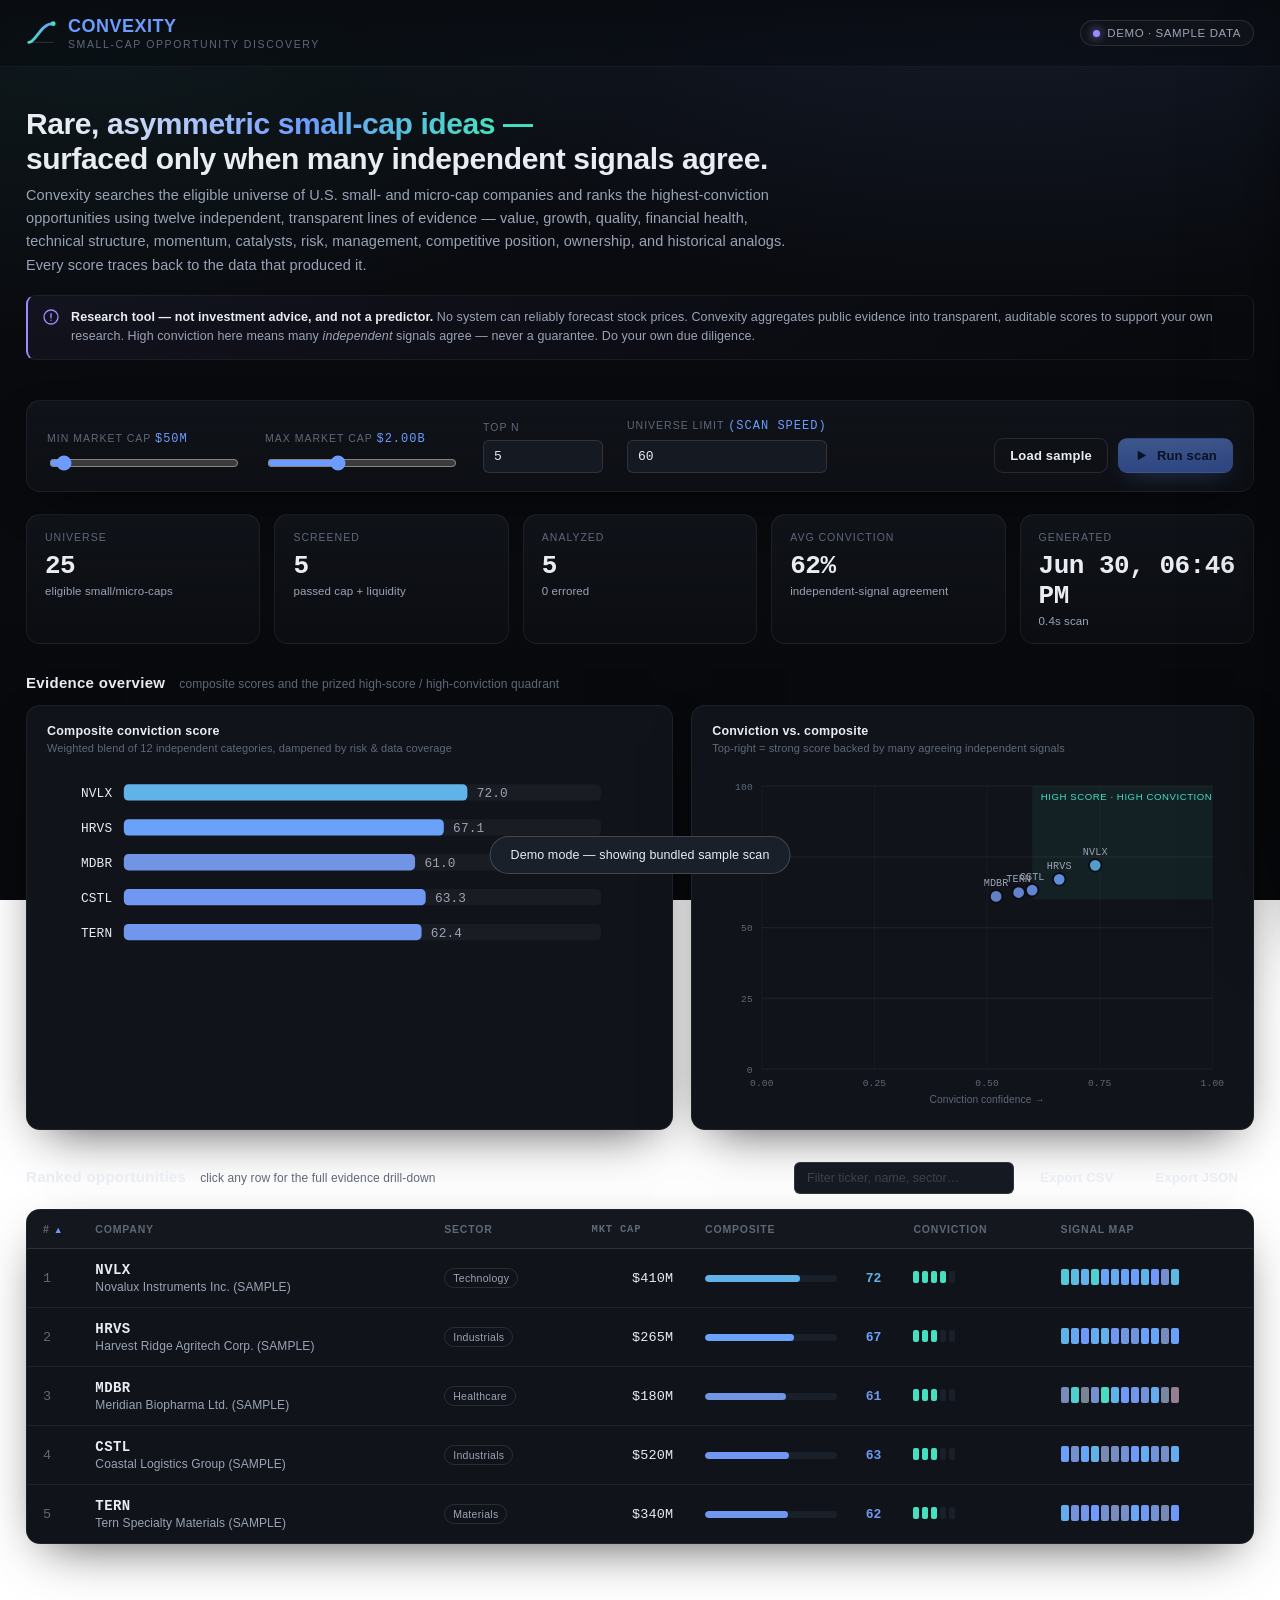
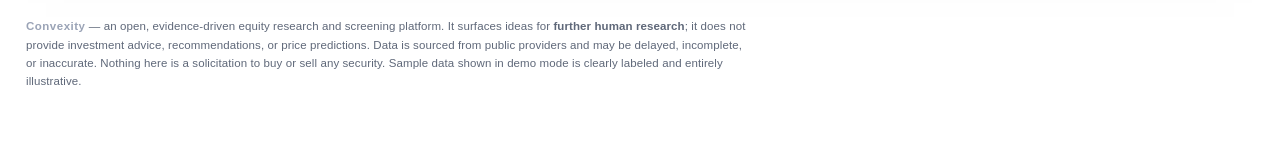
==== index.html @ a8713054 "deploy: GitHub Pages demo — static dashboard in demo mode (bundled sample scan)" ====
<!DOCTYPE html>
<html lang="en">
<head>
  <meta charset="utf-8" />
  <meta name="viewport" content="width=device-width, initial-scale=1" />
  <title>Convexity — Small-Cap Opportunity Discovery</title>
  <meta name="description" content="Convexity — an evidence-driven research and screening platform for U.S. small- and micro-cap equities. A transparent research tool, not investment advice." />
  <link rel="stylesheet" href="styles.css" />
  <link rel="icon" href="data:image/svg+xml,%3Csvg xmlns='http://www.w3.org/2000/svg' viewBox='0 0 32 32'%3E%3Cpath d='M3 25 C10 25 14 7 29 7' stroke='%236e9bff' stroke-width='3' fill='none' stroke-linecap='round'/%3E%3C/svg%3E" />
</head>
<body>
  <header class="topbar">
    <div class="wrap">
      <div class="brand">
        <svg class="mark" viewBox="0 0 32 32" fill="none" aria-hidden="true">
          <defs><linearGradient id="mg" x1="0" y1="1" x2="1" y2="0">
            <stop offset="0" stop-color="#46e0c0"/><stop offset="1" stop-color="#6e9bff"/></linearGradient></defs>
          <path d="M3 26 C11 26 15 6 29 6" stroke="url(#mg)" stroke-width="3" stroke-linecap="round"/>
          <circle cx="29" cy="6" r="2.6" fill="#46e0c0"/>
          <path d="M3 26 L29 26" stroke="rgba(255,255,255,0.12)" stroke-width="1.4" stroke-linecap="round"/>
        </svg>
        <div>
          <div class="name"><b>CONVEXITY</b></div>
          <div class="tag">Small-Cap Opportunity Discovery</div>
        </div>
      </div>
      <div class="spacer"></div>
      <div class="mode-pill demo" id="modePill"><span class="dot"></span> Demo · sample data</div>
    </div>
  </header>

  <main class="wrap">
    <section class="hero">
      <h1><span class="grad">Rare, asymmetric small-cap ideas —</span><br/>surfaced only when many independent signals agree.</h1>
      <p>Convexity searches the eligible universe of U.S. small- and micro-cap companies and ranks the highest-conviction opportunities using twelve independent, transparent lines of evidence — value, growth, quality, financial health, technical structure, momentum, catalysts, risk, management, competitive position, ownership, and historical analogs. Every score traces back to the data that produced it.</p>

      <div class="disclaimer">
        <svg class="ico" width="16" height="16" viewBox="0 0 16 16" fill="none"><circle cx="8" cy="8" r="7" stroke="currentColor" stroke-width="1.3"/><path d="M8 4.6v4.2M8 11.2h.01" stroke="currentColor" stroke-width="1.4" stroke-linecap="round"/></svg>
        <div><b>Research tool — not investment advice, and not a predictor.</b> No system can reliably forecast stock prices. Convexity aggregates public evidence into transparent, auditable scores to support your own research. High conviction here means many <em>independent</em> signals agree — never a guarantee. Do your own due diligence.</div>
      </div>
    </section>

    <section class="controls">
      <div class="row">
        <div class="field">
          <label>Min market cap <span class="val" id="minCapVal"></span></label>
          <input type="range" id="minCap" min="10000000" max="1000000000" step="10000000" value="50000000" data-out="minCapVal" data-fmt="cap" />
        </div>
        <div class="field">
          <label>Max market cap <span class="val" id="maxCapVal"></span></label>
          <input type="range" id="maxCap" min="300000000" max="5000000000" step="50000000" value="2000000000" data-out="maxCapVal" data-fmt="cap" />
        </div>
        <div class="field">
          <label>Top N</label>
          <input type="number" id="topN" min="3" max="25" value="5" />
        </div>
        <div class="field">
          <label>Universe limit <span class="val">(scan speed)</span></label>
          <input type="number" id="uniLimit" min="10" max="2000" value="60" />
        </div>
        <div class="actions">
          <button class="btn ghost" id="loadSampleBtn">Load sample</button>
          <button class="btn primary" id="runBtn">
            <svg class="ico" viewBox="0 0 16 16" fill="none"><path d="M4 3l9 5-9 5V3z" fill="currentColor"/></svg>
            Run scan
          </button>
        </div>
      </div>
      <div class="progress-wrap" id="progressWrap">
        <div class="progress-head"><span class="stage" id="progressStage">preparing…</span><span id="progressPct">0%</span></div>
        <div class="progress-track"><div class="progress-bar" id="progressBar"></div></div>
      </div>
    </section>

    <section class="kpis" id="kpis"></section>

    <section class="section">
      <div class="section-head"><h2>Evidence overview</h2><span class="sub">composite scores and the prized high-score / high-conviction quadrant</span></div>
      <div class="chart-grid">
        <div class="chart-card">
          <h3>Composite conviction score</h3>
          <div class="csub">Weighted blend of 12 independent categories, dampened by risk &amp; data coverage</div>
          <div id="barChart"></div>
        </div>
        <div class="chart-card">
          <h3>Conviction vs. composite</h3>
          <div class="csub">Top-right = strong score backed by many agreeing independent signals</div>
          <div id="scatterChart"></div>
        </div>
      </div>
    </section>

    <section class="section">
      <div class="section-head">
        <h2>Ranked opportunities</h2><span class="sub">click any row for the full evidence drill-down</span>
        <div class="tools">
          <input class="filter-input" id="filterInput" placeholder="Filter ticker, name, sector…" />
          <button class="btn ghost" id="exportCsv">Export CSV</button>
          <button class="btn ghost" id="exportJson">Export JSON</button>
        </div>
      </div>
      <div class="table-card" id="tableCard">
        <div class="empty"><div class="spinner"></div><div class="big">Loading scan…</div></div>
      </div>
    </section>
  </main>

  <div class="overlay" id="overlay"></div>
  <aside class="drawer" id="drawer" aria-label="Company detail"></aside>

  <footer class="site">
    <div class="wrap">
      <div class="fnote">
        <span class="fbrand">Convexity</span> — an open, evidence-driven equity research and screening platform.
        It surfaces ideas for <b>further human research</b>; it does not provide investment advice, recommendations, or price predictions.
        Data is sourced from public providers and may be delayed, incomplete, or inaccurate. Nothing here is a solicitation to buy or sell any security.
        Sample data shown in demo mode is clearly labeled and entirely illustrative.
      </div>
    </div>
  </footer>

  <script type="module" src="app.js"></script>
</body>
</html>
---- styles.css ----
/* ============================================================================
   Convexity — dashboard design system
   Cool-luxury monochrome. Near-black surfaces, hairline borders, a single
   restrained cool-blue accent, teal for bullish evidence, cool red for bearish.
   Zero external assets: system fonts only, all charts hand-built in SVG.
   ========================================================================== */

:root {
  /* Surfaces (cool near-black, layered) */
  --bg:          #08090c;
  --bg-grad-1:   #0b0e14;
  --bg-grad-2:   #090a0e;
  --panel:       #101319;
  --panel-2:     #151a22;
  --panel-3:     #1a2029;
  --hairline:    rgba(255,255,255,0.06);
  --hairline-2:  rgba(255,255,255,0.11);
  --hairline-3:  rgba(255,255,255,0.18);

  /* Text */
  --text:        #e9ecf3;
  --text-dim:    #9aa3b6;
  --text-faint:  #5f6879;
  --text-ghost:  #3b414d;

  /* Accents — cool only, no gold/warm */
  --accent:      #6e9bff;   /* primary cool blue */
  --accent-soft: rgba(110,155,255,0.14);
  --accent-line: rgba(110,155,255,0.40);
  --teal:        #46e0c0;   /* bullish */
  --teal-soft:   rgba(70,224,192,0.13);
  --pos:         #3ed9a4;
  --neg:         #ff6b7a;   /* bearish (cool-leaning red) */
  --neg-soft:    rgba(255,107,122,0.13);
  --violet:      #9a8cff;   /* neutral / watch */

  /* Score ramp (cool: red -> slate -> blue -> teal) */
  --score-0:  #ff6b7a;
  --score-35: #c07686;
  --score-50: #7b8497;
  --score-65: #6e9bff;
  --score-85: #46e0c0;

  --radius:   14px;
  --radius-s: 9px;
  --radius-xs: 6px;
  --shadow:   0 18px 50px -20px rgba(0,0,0,0.75);
  --shadow-lg: 0 40px 90px -30px rgba(0,0,0,0.85);

  --font: -apple-system, BlinkMacSystemFont, "SF Pro Text", "Segoe UI", Roboto,
          Helvetica, Arial, sans-serif;
  --mono: ui-monospace, "SF Mono", "JetBrains Mono", "Menlo", "Consolas", monospace;

  --maxw: 1360px;
}

* { box-sizing: border-box; }
html, body { margin: 0; padding: 0; }

body {
  font-family: var(--font);
  color: var(--text);
  background:
    radial-gradient(1200px 620px at 78% -8%, rgba(110,155,255,0.10), transparent 60%),
    radial-gradient(1000px 560px at 8% 4%, rgba(70,224,192,0.055), transparent 55%),
    linear-gradient(180deg, var(--bg-grad-1), var(--bg-grad-2) 40%, var(--bg));
  background-attachment: fixed;
  min-height: 100vh;
  -webkit-font-smoothing: antialiased;
  text-rendering: optimizeLegibility;
  letter-spacing: 0.1px;
}

::selection { background: var(--accent-soft); }

/* Scrollbars */
::-webkit-scrollbar { width: 11px; height: 11px; }
::-webkit-scrollbar-track { background: transparent; }
::-webkit-scrollbar-thumb {
  background: #232a35; border-radius: 20px; border: 3px solid transparent;
  background-clip: content-box;
}
::-webkit-scrollbar-thumb:hover { background: #313a48; background-clip: content-box; }

.wrap { max-width: var(--maxw); margin: 0 auto; padding: 0 26px; }

/* ------------------------------------------------------------------ header */
header.topbar {
  position: sticky; top: 0; z-index: 40;
  backdrop-filter: blur(18px) saturate(140%);
  -webkit-backdrop-filter: blur(18px) saturate(140%);
  background: linear-gradient(180deg, rgba(9,11,15,0.86), rgba(9,11,15,0.55));
  border-bottom: 1px solid var(--hairline);
}
.topbar .wrap {
  display: flex; align-items: center; gap: 20px;
  height: 66px;
}
.brand { display: flex; align-items: center; gap: 12px; cursor: default; }
.brand .mark { width: 30px; height: 30px; flex: none; }
.brand .name {
  font-weight: 680; font-size: 18px; letter-spacing: 0.5px;
}
.brand .name b { color: var(--accent); font-weight: 680; }
.brand .tag {
  font-size: 10.5px; color: var(--text-faint); letter-spacing: 1.6px;
  text-transform: uppercase; margin-top: 1px;
}
.topbar .spacer { flex: 1; }
.mode-pill {
  display: inline-flex; align-items: center; gap: 7px;
  font-size: 11.5px; letter-spacing: 0.6px; color: var(--text-dim);
  padding: 6px 12px; border: 1px solid var(--hairline-2);
  border-radius: 100px; background: var(--panel);
  text-transform: uppercase;
}
.mode-pill .dot { width: 7px; height: 7px; border-radius: 50%; background: var(--text-faint); }
.mode-pill.live .dot { background: var(--pos); box-shadow: 0 0 10px var(--pos); }
.mode-pill.demo .dot { background: var(--violet); box-shadow: 0 0 10px var(--violet); }

/* ------------------------------------------------------------------ buttons */
.btn {
  font-family: var(--font); font-size: 13px; font-weight: 560;
  color: var(--text); background: var(--panel-2);
  border: 1px solid var(--hairline-2); border-radius: var(--radius-s);
  padding: 9px 15px; cursor: pointer; letter-spacing: 0.2px;
  transition: border-color .16s, background .16s, transform .06s;
  display: inline-flex; align-items: center; gap: 8px; white-space: nowrap;
}
.btn:hover { border-color: var(--hairline-3); background: var(--panel-3); }
.btn:active { transform: translateY(1px); }
.btn.primary {
  background: linear-gradient(180deg, #6e9bff, #4f7ef0);
  border-color: transparent; color: #06122e; font-weight: 660;
  box-shadow: 0 8px 24px -10px rgba(110,155,255,0.7);
}
.btn.primary:hover { filter: brightness(1.06); background: linear-gradient(180deg, #7ea6ff, #5a86f2); }
.btn.ghost { background: transparent; }
.btn:disabled { opacity: 0.5; cursor: not-allowed; }
.btn .ico { width: 15px; height: 15px; }

/* ------------------------------------------------------------------ hero/intro */
.hero { padding: 40px 0 12px; }
.hero h1 {
  font-size: 30px; font-weight: 700; margin: 0 0 8px; letter-spacing: -0.4px;
  line-height: 1.15;
}
.hero h1 .grad {
  background: linear-gradient(92deg, #e9ecf3 10%, #6e9bff 55%, #46e0c0 92%);
  -webkit-background-clip: text; background-clip: text; -webkit-text-fill-color: transparent;
}
.hero p { color: var(--text-dim); font-size: 14.5px; max-width: 780px; line-height: 1.6; margin: 0; }

/* disclaimer banner */
.disclaimer {
  margin: 18px 0 6px; display: flex; gap: 12px; align-items: flex-start;
  padding: 12px 15px; border: 1px solid var(--hairline);
  border-left: 2px solid var(--violet);
  background: linear-gradient(90deg, rgba(154,140,255,0.06), transparent);
  border-radius: var(--radius-s); font-size: 12.5px; color: var(--text-dim); line-height: 1.55;
}
.disclaimer b { color: var(--text); font-weight: 600; }
.disclaimer .ico { color: var(--violet); flex: none; margin-top: 1px; }

/* ------------------------------------------------------------------ controls */
.controls {
  margin: 22px 0; padding: 18px 20px; border: 1px solid var(--hairline);
  border-radius: var(--radius); background: linear-gradient(180deg, var(--panel), rgba(16,19,25,0.6));
  box-shadow: var(--shadow);
}
.controls .row { display: flex; flex-wrap: wrap; gap: 18px 24px; align-items: flex-end; }
.field { display: flex; flex-direction: column; gap: 7px; }
.field label {
  font-size: 10.5px; letter-spacing: 1px; text-transform: uppercase; color: var(--text-faint);
}
.field .val { font-family: var(--mono); font-size: 12px; color: var(--accent); }
.field input[type="range"] { width: 190px; accent-color: var(--accent); }
.field input[type="number"], .field select {
  font-family: var(--mono); font-size: 13px; color: var(--text);
  background: var(--panel-2); border: 1px solid var(--hairline-2);
  border-radius: var(--radius-xs); padding: 8px 10px; min-width: 120px;
}
.field select { font-family: var(--font); }
.controls .actions { display: flex; gap: 10px; margin-left: auto; }

/* progress */
.progress-wrap { margin-top: 16px; display: none; }
.progress-wrap.active { display: block; }
.progress-head { display: flex; justify-content: space-between; font-size: 12px; color: var(--text-dim); margin-bottom: 8px; }
.progress-head .stage { color: var(--text); font-weight: 560; }
.progress-track { height: 6px; background: var(--panel-3); border-radius: 100px; overflow: hidden; }
.progress-bar {
  height: 100%; width: 0%; border-radius: 100px;
  background: linear-gradient(90deg, var(--accent), var(--teal));
  transition: width .4s ease; box-shadow: 0 0 14px rgba(110,155,255,0.5);
}

/* ------------------------------------------------------------------ KPI strip */
.kpis { display: grid; grid-template-columns: repeat(5, 1fr); gap: 14px; margin: 22px 0; }
.kpi {
  padding: 16px 18px; border: 1px solid var(--hairline); border-radius: var(--radius);
  background: linear-gradient(180deg, var(--panel), rgba(16,19,25,0.4));
}
.kpi .k-label { font-size: 10.5px; letter-spacing: 1px; text-transform: uppercase; color: var(--text-faint); }
.kpi .k-val { font-family: var(--mono); font-size: 26px; font-weight: 600; margin-top: 8px; letter-spacing: -0.5px; }
.kpi .k-sub { font-size: 11.5px; color: var(--text-dim); margin-top: 4px; }

/* ------------------------------------------------------------------ section */
.section { margin: 30px 0; }
.section-head { display: flex; align-items: baseline; gap: 14px; margin-bottom: 14px; }
.section-head h2 { font-size: 15px; font-weight: 620; letter-spacing: 0.3px; margin: 0; }
.section-head .sub { font-size: 12px; color: var(--text-faint); }
.section-head .tools { margin-left: auto; display: flex; gap: 10px; align-items: center; }
.filter-input {
  font-family: var(--font); font-size: 12.5px; color: var(--text);
  background: var(--panel-2); border: 1px solid var(--hairline-2);
  border-radius: var(--radius-xs); padding: 8px 12px; width: 220px;
}
.filter-input::placeholder { color: var(--text-ghost); }

/* ------------------------------------------------------------------ table */
.table-card { border: 1px solid var(--hairline); border-radius: var(--radius); overflow: hidden; background: var(--panel); box-shadow: var(--shadow); }
table.rank { width: 100%; border-collapse: collapse; }
table.rank thead th {
  text-align: left; font-size: 10.5px; letter-spacing: 0.8px; text-transform: uppercase;
  color: var(--text-faint); font-weight: 600; padding: 13px 16px;
  border-bottom: 1px solid var(--hairline-2); cursor: pointer; user-select: none; white-space: nowrap;
  background: rgba(255,255,255,0.015);
}
table.rank thead th.sortable:hover { color: var(--text-dim); }
table.rank thead th .arrow { color: var(--accent); margin-left: 4px; font-size: 9px; }
table.rank tbody td { padding: 13px 16px; border-bottom: 1px solid var(--hairline); font-size: 13.5px; vertical-align: middle; }
table.rank tbody tr { cursor: pointer; transition: background .12s; }
table.rank tbody tr:hover { background: rgba(110,155,255,0.045); }
table.rank tbody tr:last-child td { border-bottom: none; }
.rank-num { font-family: var(--mono); font-size: 13px; color: var(--text-faint); width: 34px; }
.tkr { font-family: var(--mono); font-weight: 640; font-size: 14px; letter-spacing: 0.4px; }
.co-name { color: var(--text-dim); font-size: 12px; margin-top: 2px; max-width: 260px; overflow: hidden; text-overflow: ellipsis; white-space: nowrap; }
.chip {
  display: inline-block; font-size: 10.5px; padding: 3px 8px; border-radius: 100px;
  border: 1px solid var(--hairline-2); color: var(--text-dim); letter-spacing: 0.3px; white-space: nowrap;
}
.mono { font-family: var(--mono); }
.num { font-family: var(--mono); text-align: right; }

/* composite score bar in table */
.score-cell { min-width: 150px; }
.score-bar-row { display: flex; align-items: center; gap: 10px; }
.score-bar { flex: 1; height: 7px; background: var(--panel-3); border-radius: 100px; overflow: hidden; min-width: 70px; }
.score-bar > span { display: block; height: 100%; border-radius: 100px; }
.score-val { font-family: var(--mono); font-size: 13px; font-weight: 600; width: 34px; text-align: right; }

/* conviction dots */
.conv { display: inline-flex; gap: 3px; align-items: center; }
.conv i { width: 6px; height: 12px; border-radius: 2px; background: var(--panel-3); display: inline-block; }
.conv i.on { background: var(--teal); }

/* subscore heat strip */
.heatstrip { display: inline-flex; gap: 2px; }
.heatstrip i { width: 8px; height: 16px; border-radius: 2px; display: inline-block; }

/* ------------------------------------------------------------------ slide-over detail */
.overlay {
  position: fixed; inset: 0; z-index: 60; background: rgba(4,5,7,0.62);
  backdrop-filter: blur(3px); opacity: 0; pointer-events: none; transition: opacity .22s;
}
.overlay.open { opacity: 1; pointer-events: auto; }
.drawer {
  position: fixed; top: 0; right: 0; height: 100%; width: min(760px, 96vw); z-index: 61;
  background: linear-gradient(180deg, #0d1017, #0a0c11);
  border-left: 1px solid var(--hairline-2); box-shadow: var(--shadow-lg);
  transform: translateX(100%); transition: transform .3s cubic-bezier(.4,.0,.1,1);
  overflow-y: auto;
}
.drawer.open { transform: translateX(0); }
.drawer .d-head {
  position: sticky; top: 0; z-index: 2; padding: 20px 26px 16px;
  background: linear-gradient(180deg, rgba(13,16,23,0.96), rgba(13,16,23,0.75));
  backdrop-filter: blur(10px); border-bottom: 1px solid var(--hairline);
}
.d-head .top { display: flex; align-items: flex-start; gap: 14px; }
.d-head .rankbadge {
  font-family: var(--mono); font-size: 12px; color: var(--accent);
  border: 1px solid var(--accent-line); border-radius: 8px; padding: 4px 9px; background: var(--accent-soft);
}
.d-head h3 { margin: 0; font-size: 21px; font-weight: 680; letter-spacing: 0.3px; }
.d-head .sub { color: var(--text-dim); font-size: 12.5px; margin-top: 3px; }
.d-head .close { margin-left: auto; }
.d-head .metrics { display: flex; gap: 22px; margin-top: 16px; flex-wrap: wrap; }
.d-metric .m-label { font-size: 10px; letter-spacing: 1px; text-transform: uppercase; color: var(--text-faint); }
.d-metric .m-val { font-family: var(--mono); font-size: 19px; font-weight: 600; margin-top: 4px; }

.drawer .d-body { padding: 22px 26px 60px; }
.d-block { margin-bottom: 26px; }
.d-block > h4 {
  font-size: 11px; letter-spacing: 1.2px; text-transform: uppercase; color: var(--text-faint);
  margin: 0 0 12px; display: flex; align-items: center; gap: 8px;
}
.d-block > h4::before { content: ""; width: 3px; height: 12px; border-radius: 2px; background: var(--accent); display: inline-block; }
.thesis { font-size: 14.5px; line-height: 1.65; color: var(--text); }

.two-col { display: grid; grid-template-columns: 1fr 1fr; gap: 18px; }
.case-list { list-style: none; margin: 0; padding: 0; }
.case-list li { position: relative; padding: 7px 0 7px 20px; font-size: 13px; line-height: 1.5; color: var(--text-dim); border-bottom: 1px solid var(--hairline); }
.case-list li:last-child { border-bottom: none; }
.case-list.bull li::before { content: "▲"; position: absolute; left: 0; color: var(--pos); font-size: 8px; top: 11px; }
.case-list.bear li::before { content: "▼"; position: absolute; left: 0; color: var(--neg); font-size: 8px; top: 11px; }
.case-list.cat  li::before { content: "◆"; position: absolute; left: 0; color: var(--accent); font-size: 8px; top: 11px; }
.case-list.risk li::before { content: "!"; position: absolute; left: 2px; color: var(--violet); font-weight: 700; top: 7px; }

.summ-grid { display: grid; gap: 12px; }
.summ { padding: 13px 15px; border: 1px solid var(--hairline); border-radius: var(--radius-s); background: var(--panel); }
.summ .s-lab { font-size: 10px; letter-spacing: 1px; text-transform: uppercase; color: var(--text-faint); margin-bottom: 6px; }
.summ .s-txt { font-size: 13px; line-height: 1.55; color: var(--text-dim); }

.confidence-box {
  padding: 15px 17px; border: 1px solid var(--accent-line); border-radius: var(--radius-s);
  background: var(--accent-soft); font-size: 13px; line-height: 1.6; color: var(--text);
}

/* subscore accordion */
.subscore { border: 1px solid var(--hairline); border-radius: var(--radius-s); margin-bottom: 8px; overflow: hidden; background: var(--panel); }
.subscore .ss-head { display: flex; align-items: center; gap: 12px; padding: 11px 14px; cursor: pointer; }
.subscore .ss-head:hover { background: rgba(255,255,255,0.02); }
.ss-cat { font-size: 12px; font-weight: 560; width: 130px; letter-spacing: 0.3px; }
.ss-bar { flex: 1; height: 6px; background: var(--panel-3); border-radius: 100px; overflow: hidden; min-width: 60px; }
.ss-bar > span { display: block; height: 100%; border-radius: 100px; }
.ss-score { font-family: var(--mono); font-size: 13px; font-weight: 600; width: 30px; text-align: right; }
.ss-meta { font-family: var(--mono); font-size: 10.5px; color: var(--text-faint); width: 92px; text-align: right; }
.ss-caret { color: var(--text-faint); transition: transform .18s; width: 14px; }
.subscore.open .ss-caret { transform: rotate(90deg); }
.ss-body { display: none; padding: 0 14px 14px; }
.subscore.open .ss-body { display: block; }
.ss-rationale { font-size: 12.5px; line-height: 1.55; color: var(--text-dim); padding: 8px 0 12px; border-top: 1px solid var(--hairline); }
.ev-row { display: flex; align-items: center; gap: 10px; padding: 6px 0; font-size: 12px; border-top: 1px solid var(--hairline); }
.ev-dir { width: 6px; height: 6px; border-radius: 50%; flex: none; }
.ev-dir.bullish { background: var(--pos); } .ev-dir.bearish { background: var(--neg); } .ev-dir.neutral { background: var(--text-faint); }
.ev-label { color: var(--text-dim); flex: 1; }
.ev-val { font-family: var(--mono); color: var(--text); font-weight: 560; }
.ev-src { font-size: 10px; color: var(--text-ghost); }
.flag-tag { display: inline-block; font-family: var(--mono); font-size: 10px; padding: 2px 7px; border-radius: 5px; background: var(--panel-3); color: var(--text-dim); margin: 2px 4px 2px 0; }

/* monitoring checklist */
.checklist { list-style: none; margin: 0; padding: 0; }
.checklist li { display: flex; gap: 11px; align-items: flex-start; padding: 9px 0; font-size: 13px; color: var(--text-dim); line-height: 1.5; border-bottom: 1px solid var(--hairline); }
.checklist li:last-child { border-bottom: none; }
.checklist .box { width: 15px; height: 15px; border: 1.5px solid var(--hairline-3); border-radius: 4px; flex: none; margin-top: 1px; }

/* radar */
.radar-wrap { display: flex; justify-content: center; padding: 6px 0 4px; }

/* ------------------------------------------------------------------ charts row */
.chart-grid { display: grid; grid-template-columns: 1.15fr 1fr; gap: 18px; }
.chart-card { border: 1px solid var(--hairline); border-radius: var(--radius); background: var(--panel); padding: 18px 20px; box-shadow: var(--shadow); }
.chart-card h3 { font-size: 12.5px; font-weight: 600; margin: 0 0 4px; letter-spacing: 0.2px; }
.chart-card .csub { font-size: 11px; color: var(--text-faint); margin-bottom: 14px; }

/* legend */
.legend { display: flex; gap: 16px; flex-wrap: wrap; margin-top: 12px; font-size: 11px; color: var(--text-dim); }
.legend span { display: inline-flex; align-items: center; gap: 6px; }
.legend i { width: 9px; height: 9px; border-radius: 2px; }

/* empty / loading */
.empty { text-align: center; padding: 70px 20px; color: var(--text-faint); }
.empty .big { font-size: 15px; color: var(--text-dim); margin-bottom: 6px; }
.spinner { width: 34px; height: 34px; border: 3px solid var(--hairline-2); border-top-color: var(--accent); border-radius: 50%; animation: spin 0.8s linear infinite; margin: 0 auto 18px; }
@keyframes spin { to { transform: rotate(360deg); } }

/* footer */
footer.site { border-top: 1px solid var(--hairline); margin-top: 46px; padding: 26px 0 60px; }
footer.site .wrap { display: flex; gap: 20px; flex-wrap: wrap; align-items: center; }
footer.site .fnote { font-size: 11.5px; color: var(--text-faint); line-height: 1.6; max-width: 720px; }
footer.site .fbrand { font-weight: 640; letter-spacing: 0.5px; color: var(--text-dim); }
footer.site a { color: var(--accent); text-decoration: none; }

/* toast */
.toast {
  position: fixed; bottom: 26px; left: 50%; transform: translateX(-50%) translateY(20px);
  background: var(--panel-3); border: 1px solid var(--hairline-3); border-radius: 100px;
  padding: 11px 20px; font-size: 12.5px; color: var(--text); z-index: 80;
  opacity: 0; pointer-events: none; transition: opacity .2s, transform .2s; box-shadow: var(--shadow);
}
.toast.show { opacity: 1; transform: translateX(-50%) translateY(0); }

@media (max-width: 1080px) {
  .kpis { grid-template-columns: repeat(2, 1fr); }
  .chart-grid { grid-template-columns: 1fr; }
  .two-col { grid-template-columns: 1fr; }
}
@media (max-width: 720px) {
  .wrap { padding: 0 16px; }
  .hero h1 { font-size: 23px; }
  .kpis { grid-template-columns: 1fr 1fr; }
  .controls .actions { margin-left: 0; width: 100%; }
  table.rank .hide-sm { display: none; }
  .brand .tag { display: none; }
}
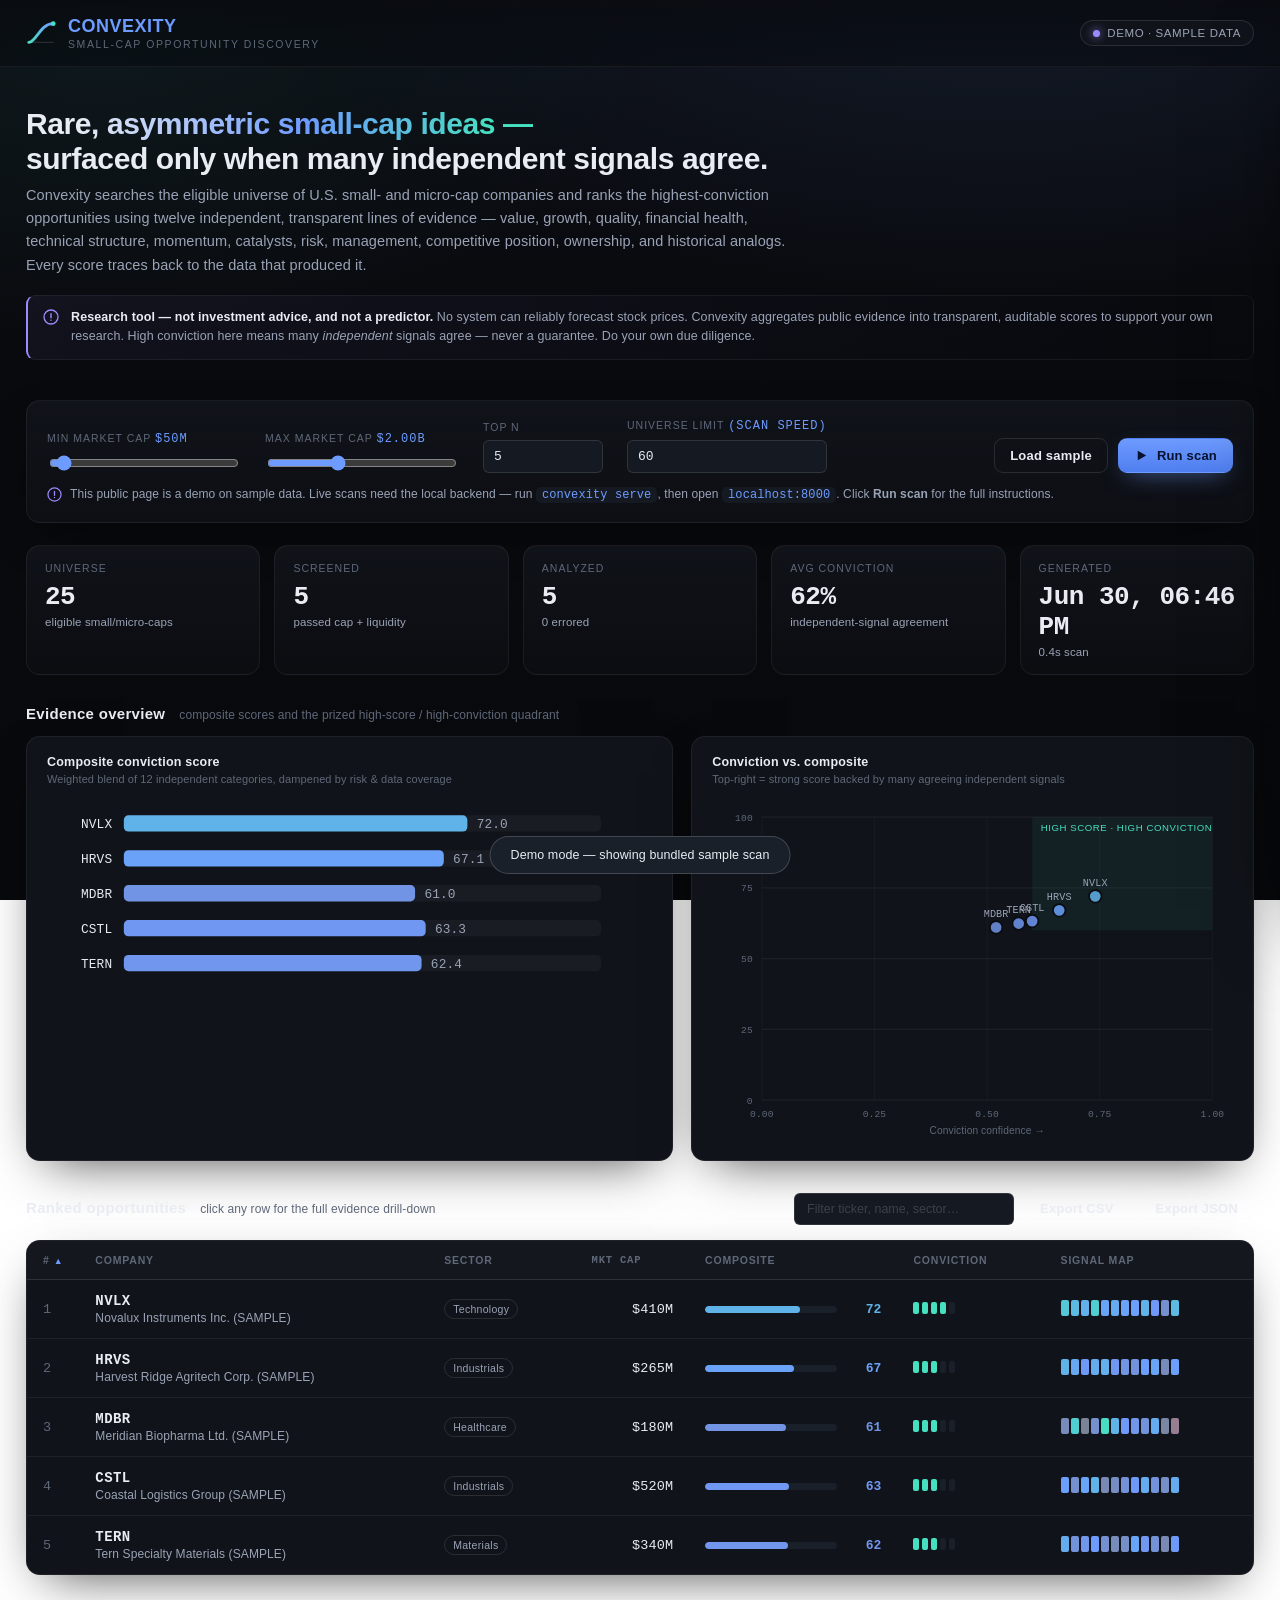
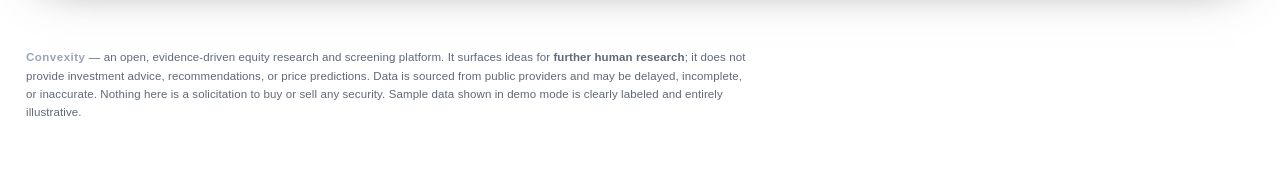
==== commit 644b072e: "deploy: refresh dashboard — demo-mode Run-scan explainer + tz-safe sample" ====
--- a/index.html
+++ b/index.html
@@ -66,6 +66,10 @@
           </button>
         </div>
       </div>
+      <div class="demo-note" id="demoNote">
+        <svg class="ico" width="15" height="15" viewBox="0 0 16 16" fill="none"><circle cx="8" cy="8" r="7" stroke="currentColor" stroke-width="1.3"/><path d="M8 4.6v4.2M8 11.2h.01" stroke="currentColor" stroke-width="1.4" stroke-linecap="round"/></svg>
+        <span>This public page is a demo on sample data. Live scans need the local backend — run <code>convexity serve</code>, then open <code>localhost:8000</code>. Click <b>Run scan</b> for the full instructions.</span>
+      </div>
       <div class="progress-wrap" id="progressWrap">
         <div class="progress-head"><span class="stage" id="progressStage">preparing…</span><span id="progressPct">0%</span></div>
         <div class="progress-track"><div class="progress-bar" id="progressBar"></div></div>
--- a/styles.css
+++ b/styles.css
@@ -382,6 +382,35 @@
 }
 .toast.show { opacity: 1; transform: translateX(-50%) translateY(0); }
 
+/* demo-mode hint next to the Run button */
+.demo-note {
+  display: none; align-items: center; gap: 8px; margin-top: 12px;
+  font-size: 12px; color: var(--text-dim); line-height: 1.5;
+}
+.demo-note .ico { color: var(--violet); flex: none; }
+.demo-note code { font-family: var(--mono); color: var(--accent); background: var(--panel-2); padding: 1px 6px; border-radius: 5px; }
+
+/* "needs the backend" modal */
+#backendModal { position: fixed; inset: 0; z-index: 90; display: flex; align-items: center; justify-content: center; }
+#backendModal .bm-backdrop { position: absolute; inset: 0; background: rgba(4,5,7,0.7); backdrop-filter: blur(4px); }
+#backendModal .bm-card {
+  position: relative; width: min(560px, 92vw); background: linear-gradient(180deg, #12161d, #0d1017);
+  border: 1px solid var(--hairline-2); border-radius: var(--radius); box-shadow: var(--shadow-lg);
+  padding: 26px 28px; animation: bmIn .18s ease;
+}
+@keyframes bmIn { from { opacity: 0; transform: translateY(10px) scale(0.98); } to { opacity: 1; transform: none; } }
+#backendModal .bm-title { font-size: 17px; font-weight: 640; margin-bottom: 12px; letter-spacing: 0.2px; }
+#backendModal .bm-body { font-size: 13.5px; color: var(--text-dim); line-height: 1.6; margin: 0 0 14px; }
+#backendModal .bm-body b { color: var(--text); }
+#backendModal code { font-family: var(--mono); color: var(--accent); background: var(--panel-2); padding: 1px 6px; border-radius: 5px; font-size: 12px; }
+#backendModal .bm-code {
+  font-family: var(--mono); font-size: 12px; line-height: 1.7; color: var(--text);
+  background: #0a0c11; border: 1px solid var(--hairline); border-radius: var(--radius-s);
+  padding: 14px 16px; margin: 0 0 16px; overflow-x: auto; white-space: pre;
+}
+#backendModal .bm-cmt { color: var(--text-faint); }
+#backendModal .bm-actions { display: flex; gap: 10px; justify-content: flex-end; }
+
 @media (max-width: 1080px) {
   .kpis { grid-template-columns: repeat(2, 1fr); }
   .chart-grid { grid-template-columns: 1fr; }
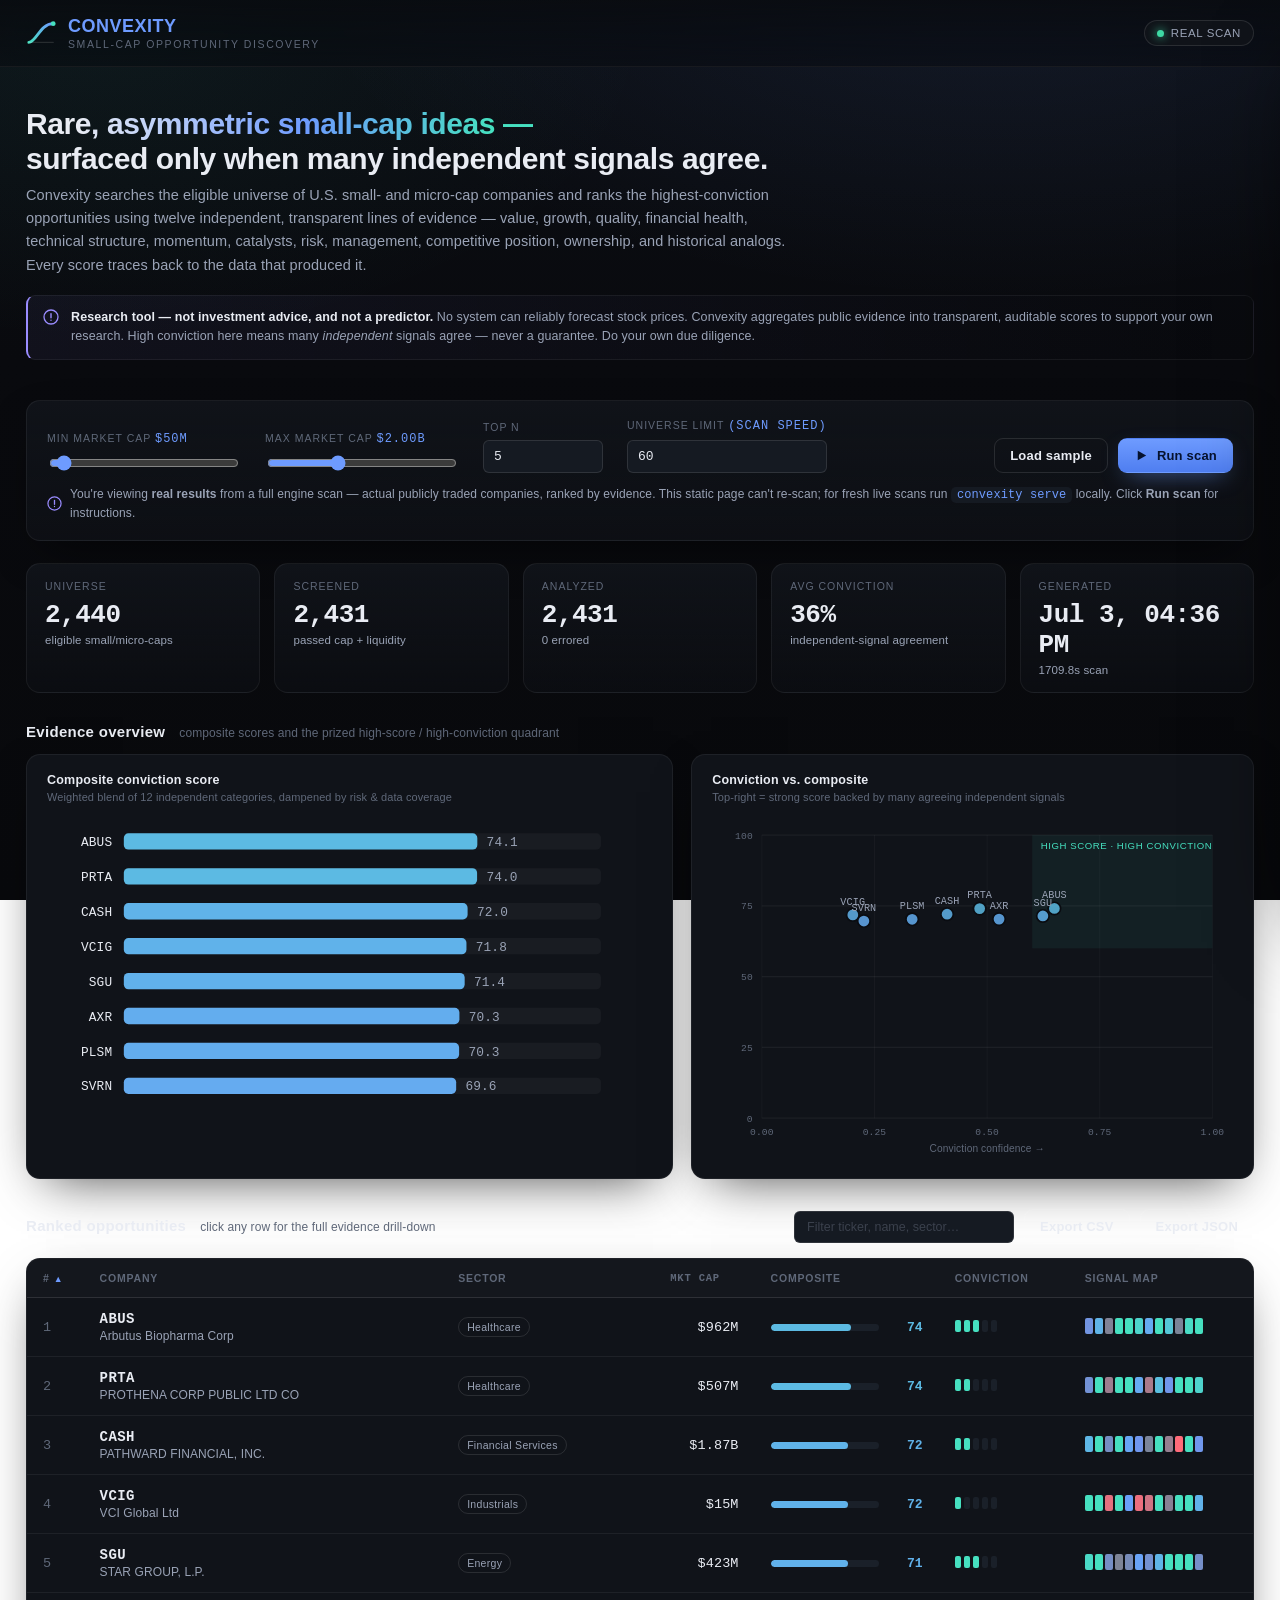
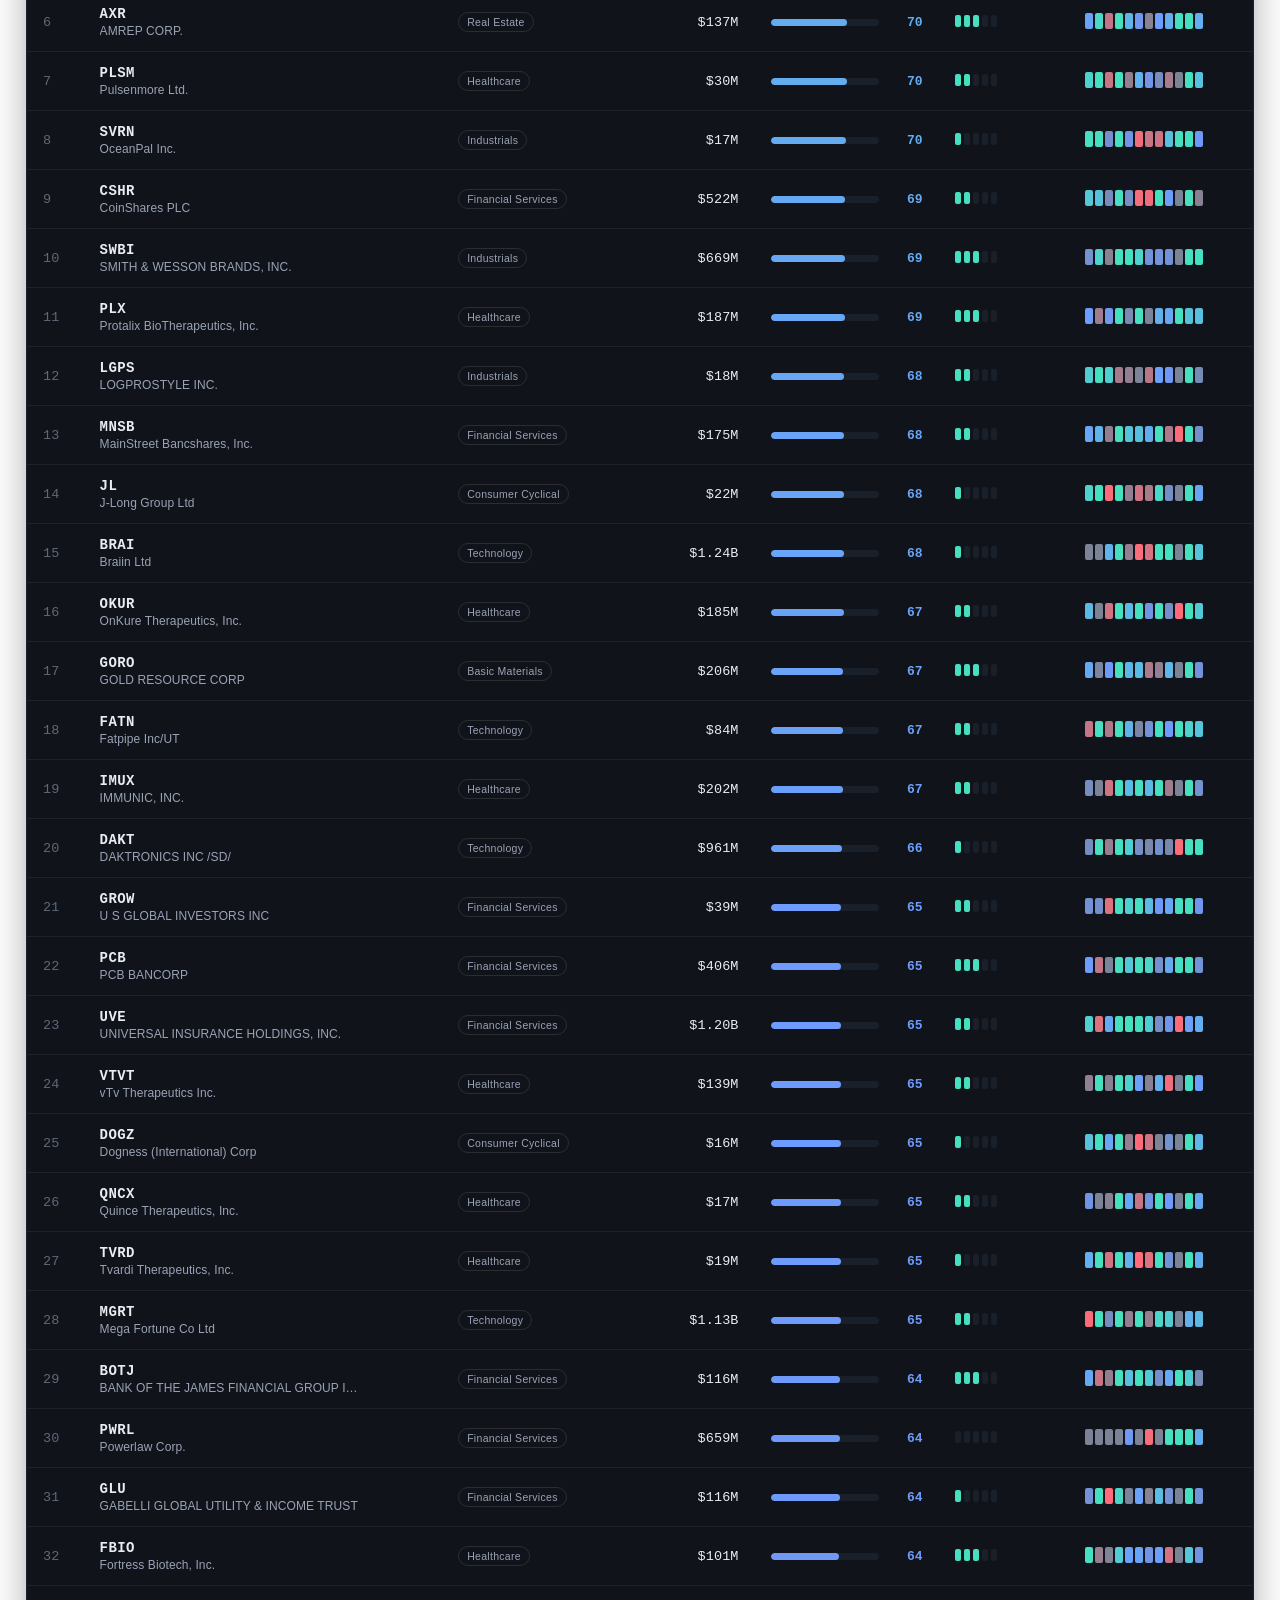
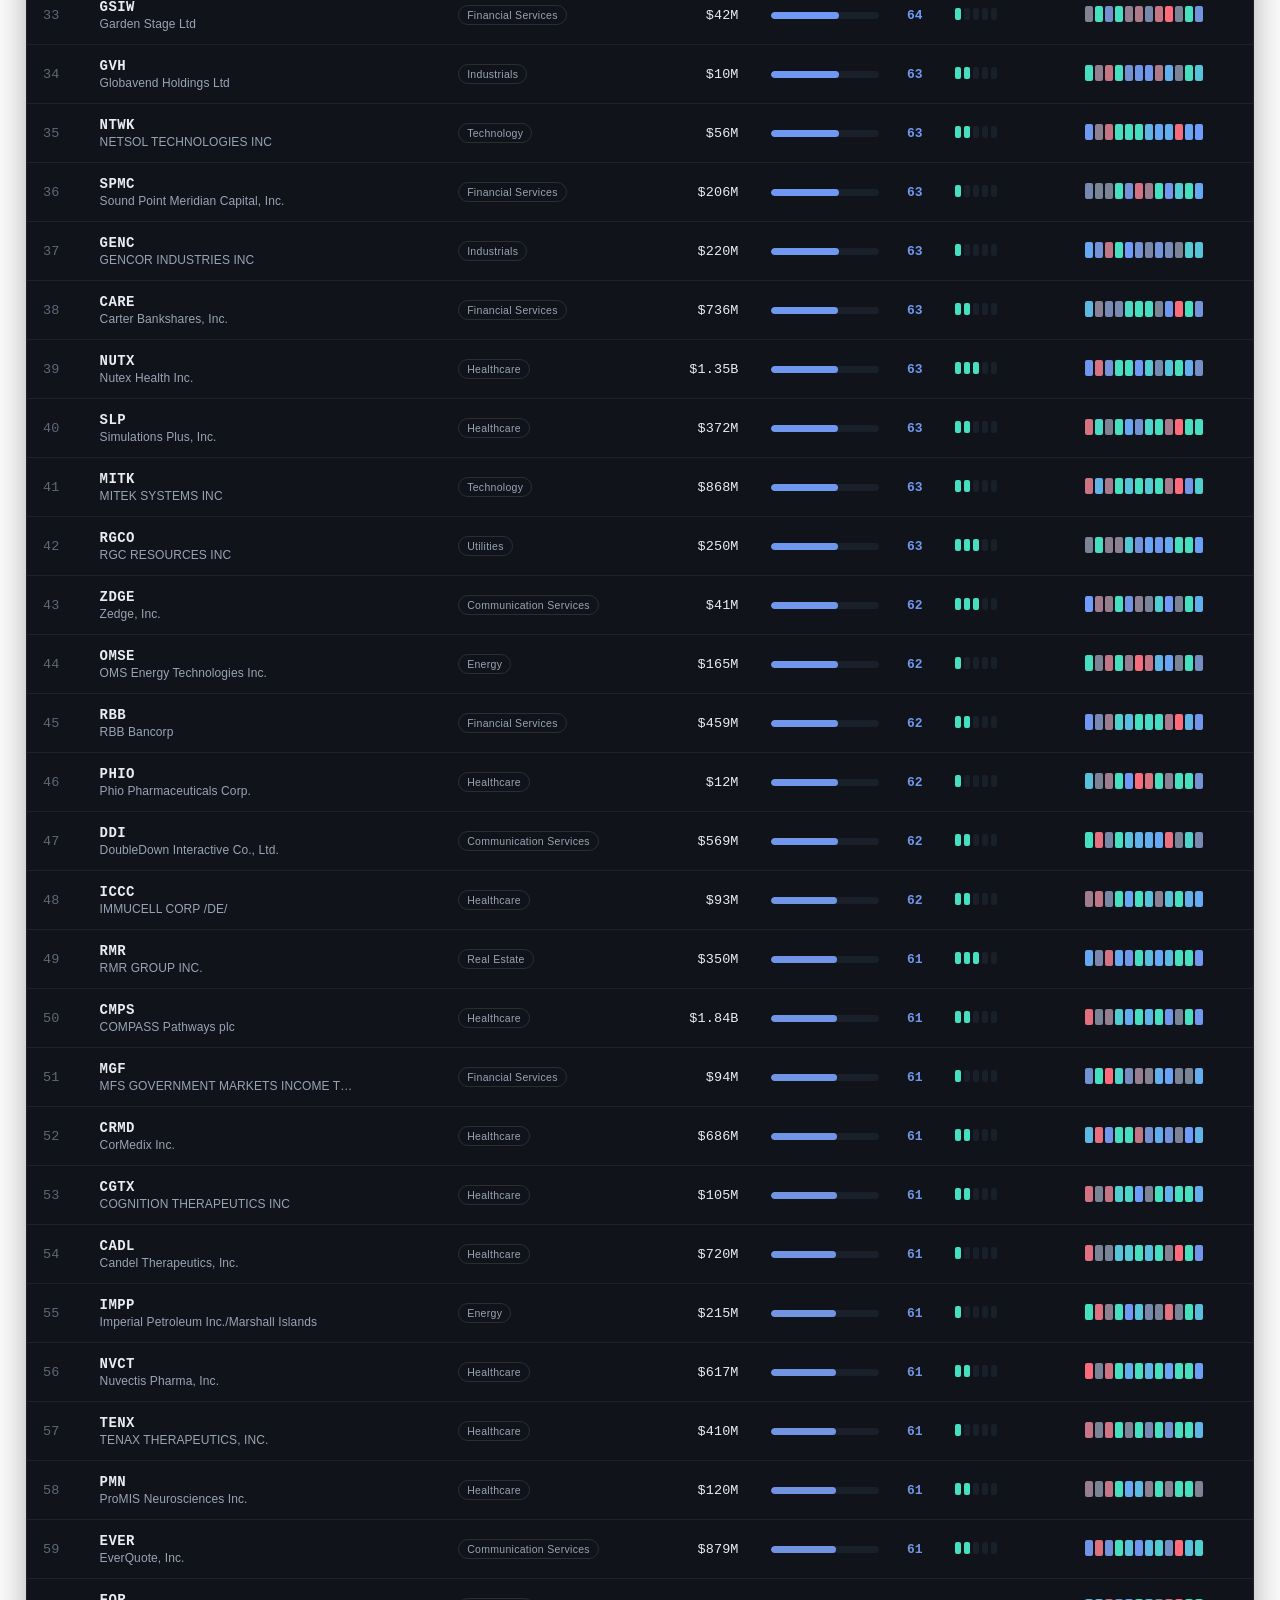
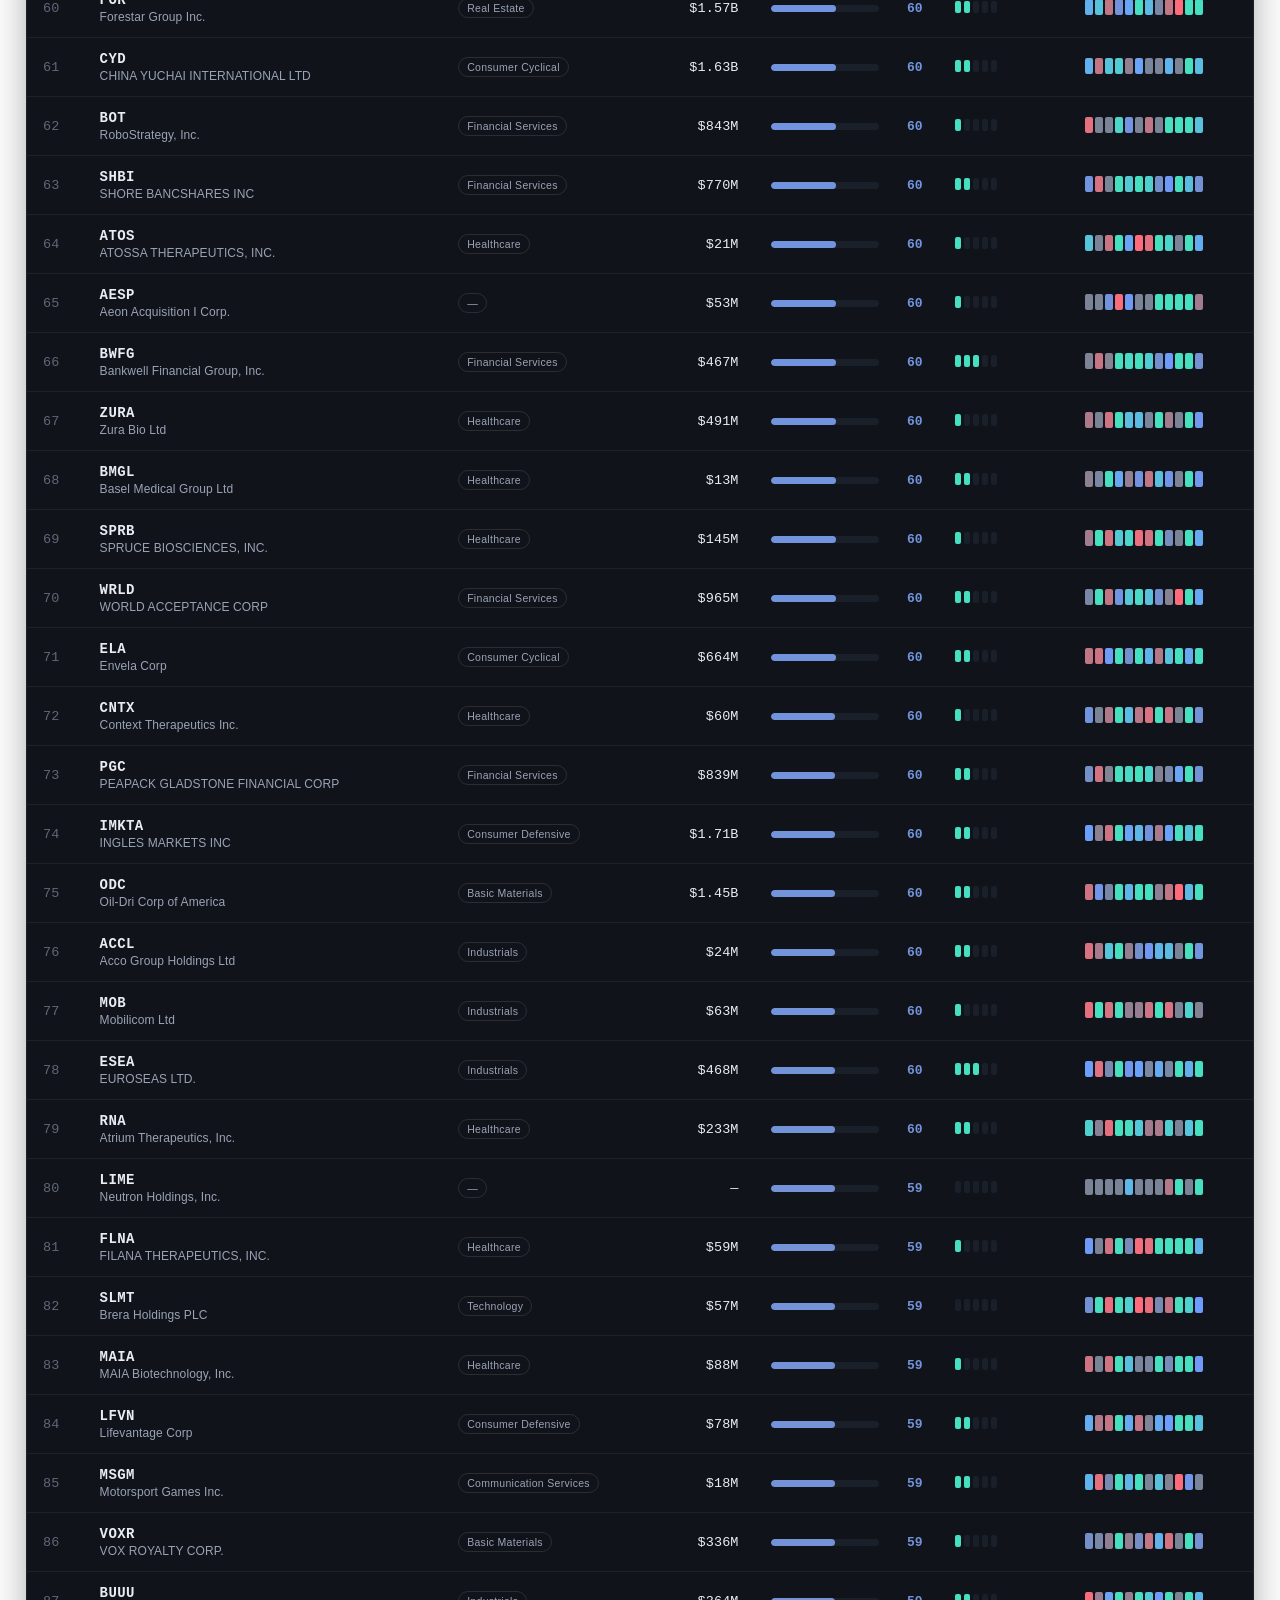
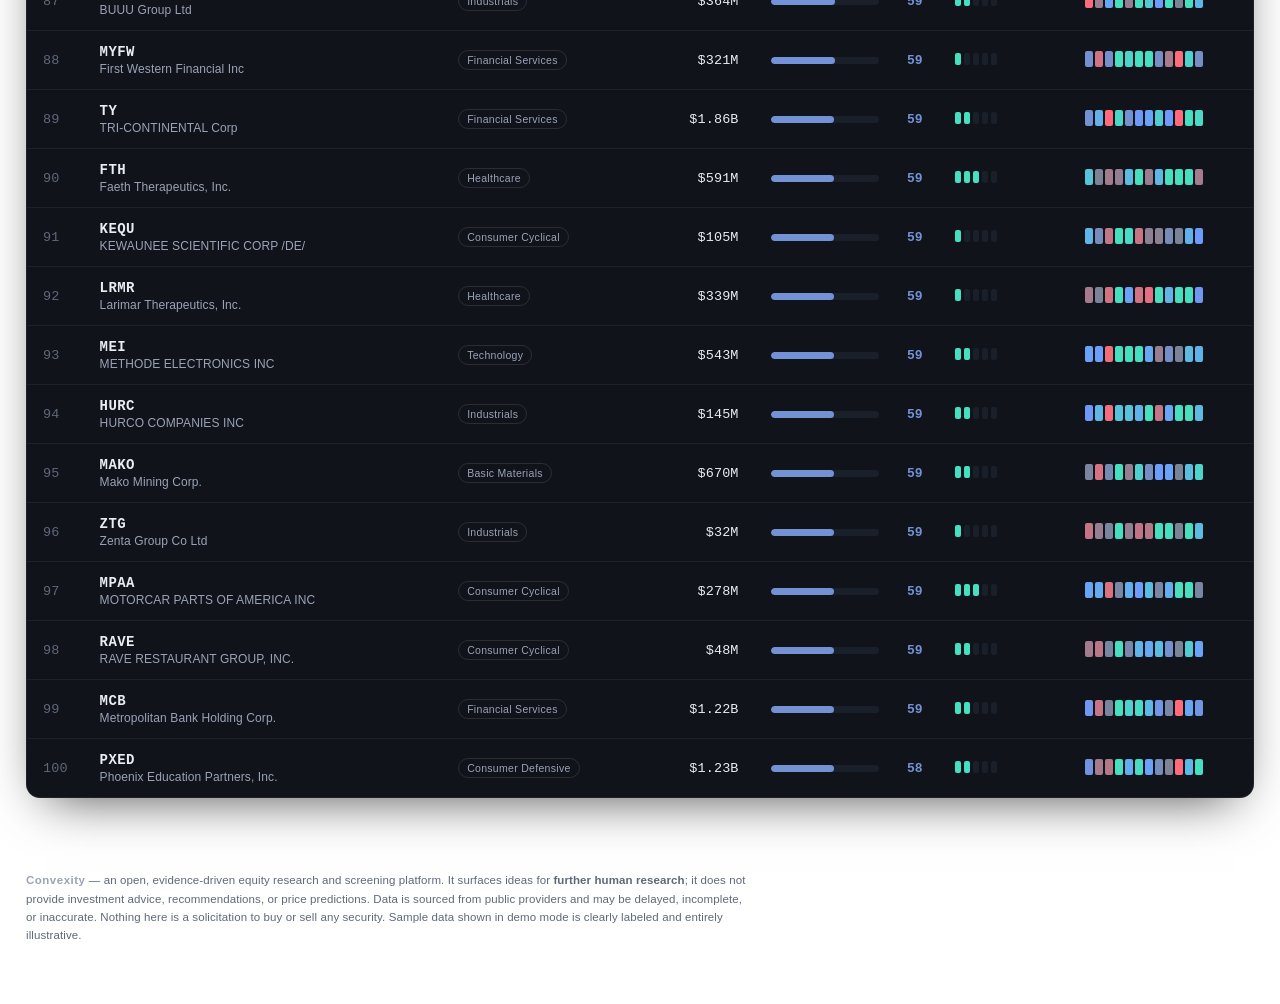
==== commit 8166fcad: "deploy: REAL full-universe scan results — 2,431 companies analyzed, 99.8% coverage, top 25 with full" ====
--- a/index.html
+++ b/index.html
@@ -68,7 +68,7 @@
       </div>
       <div class="demo-note" id="demoNote">
         <svg class="ico" width="15" height="15" viewBox="0 0 16 16" fill="none"><circle cx="8" cy="8" r="7" stroke="currentColor" stroke-width="1.3"/><path d="M8 4.6v4.2M8 11.2h.01" stroke="currentColor" stroke-width="1.4" stroke-linecap="round"/></svg>
-        <span>This public page is a demo on sample data. Live scans need the local backend — run <code>convexity serve</code>, then open <code>localhost:8000</code>. Click <b>Run scan</b> for the full instructions.</span>
+        <span id="demoNoteText">This public page is a demo on sample data. Live scans need the local backend — run <code>convexity serve</code>, then open <code>localhost:8000</code>. Click <b>Run scan</b> for the full instructions.</span>
       </div>
       <div class="progress-wrap" id="progressWrap">
         <div class="progress-head"><span class="stage" id="progressStage">preparing…</span><span id="progressPct">0%</span></div>
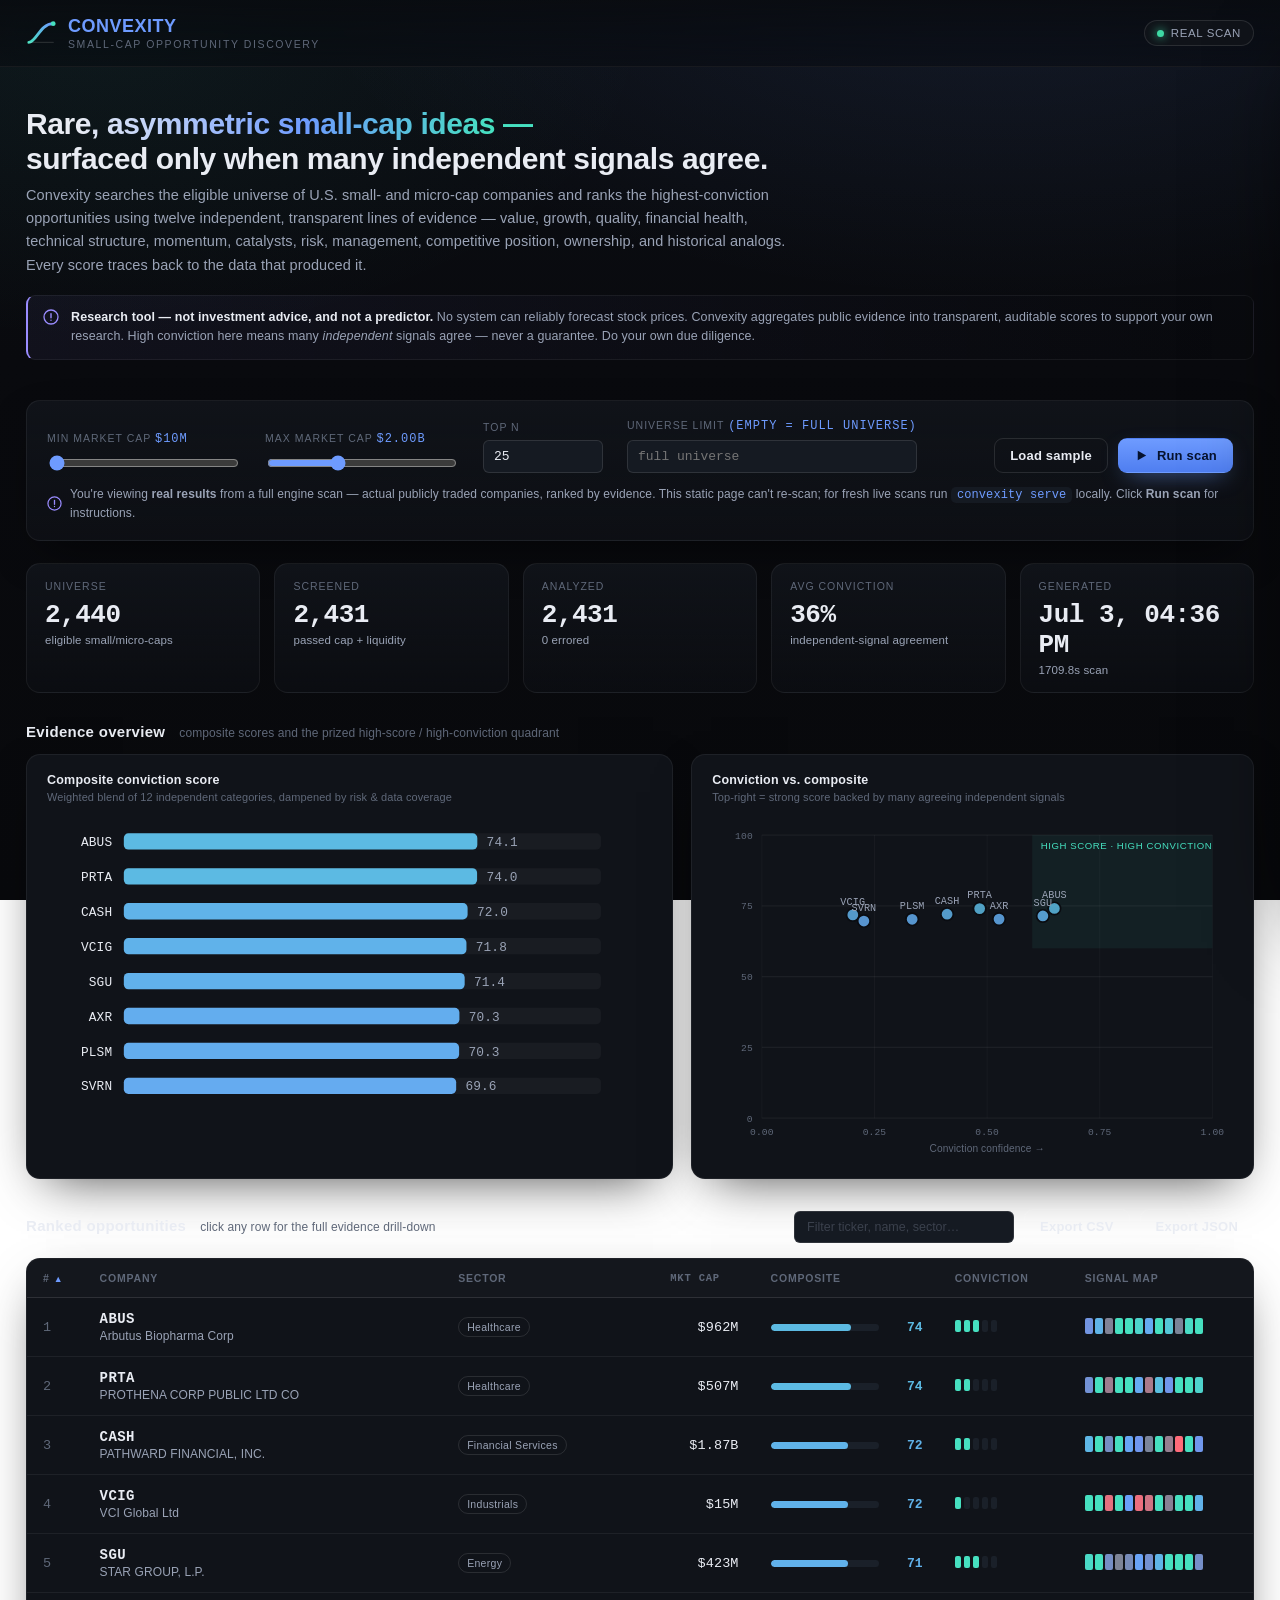
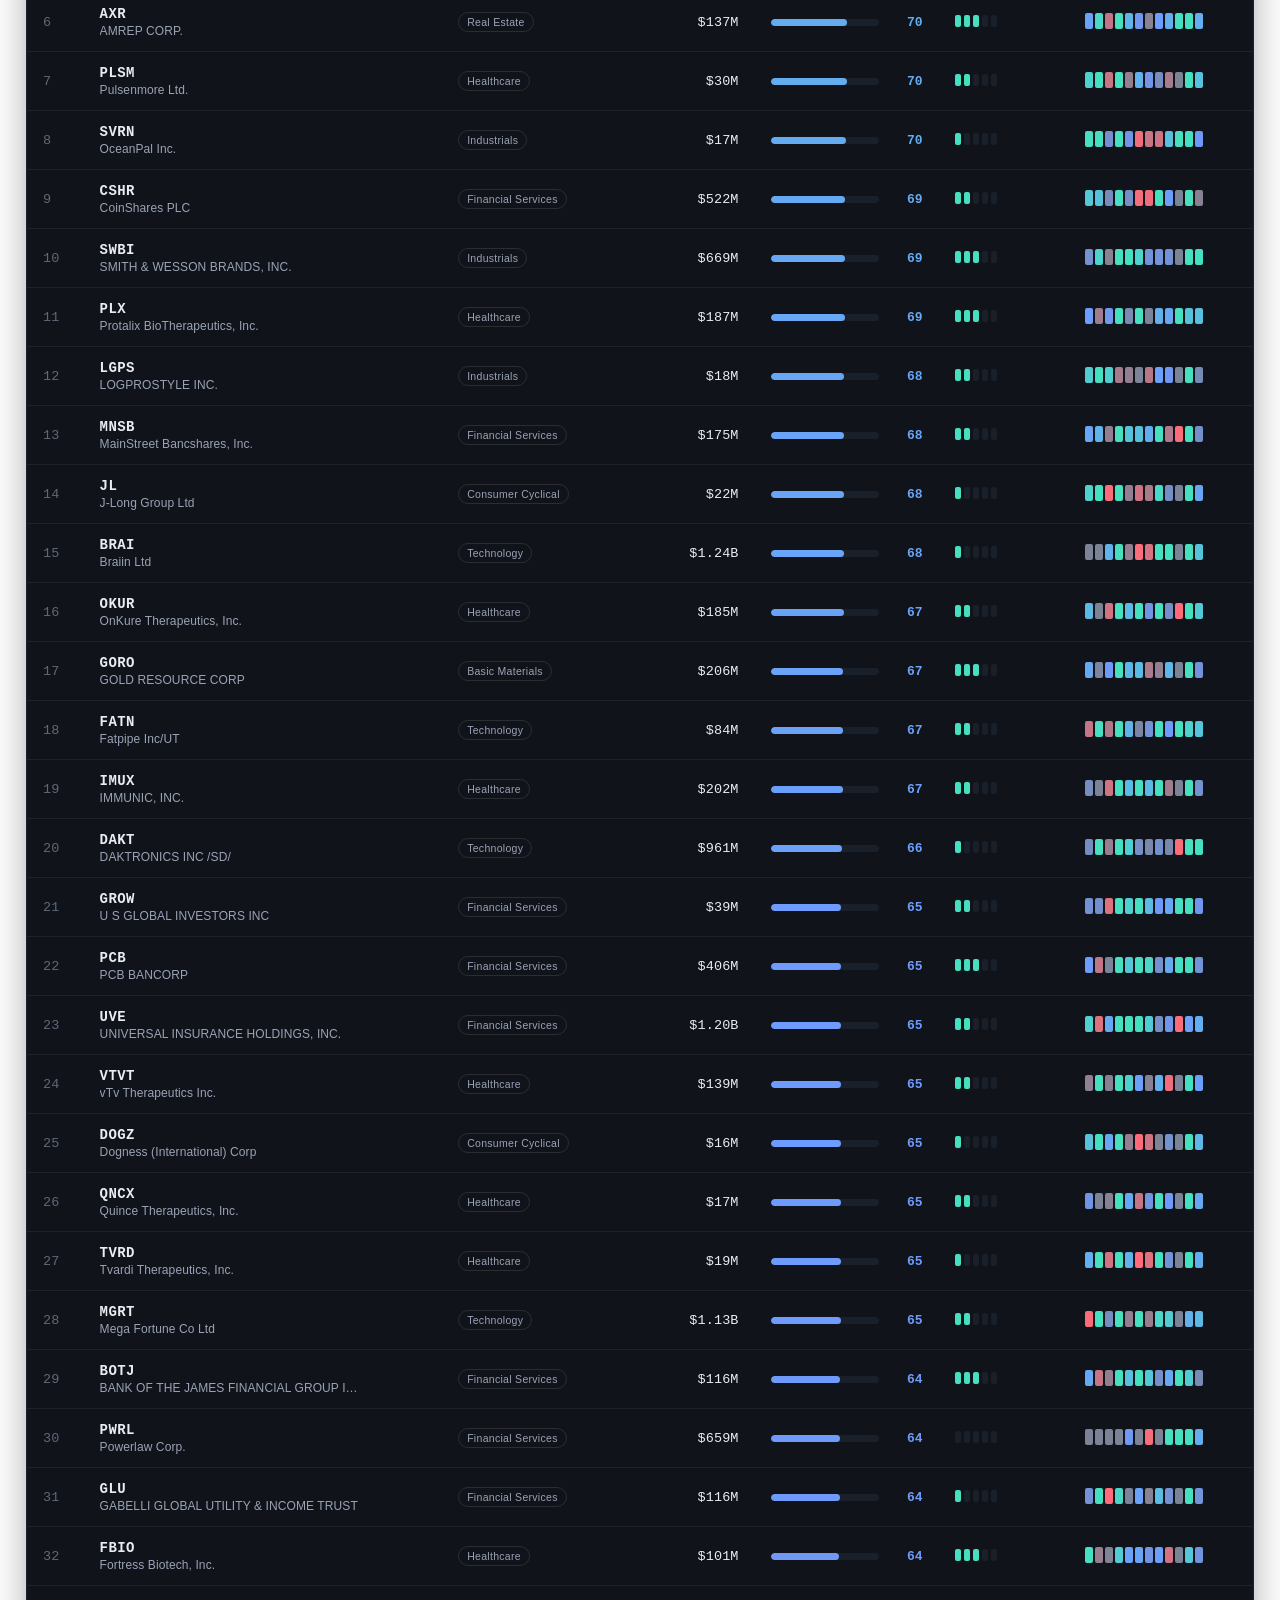
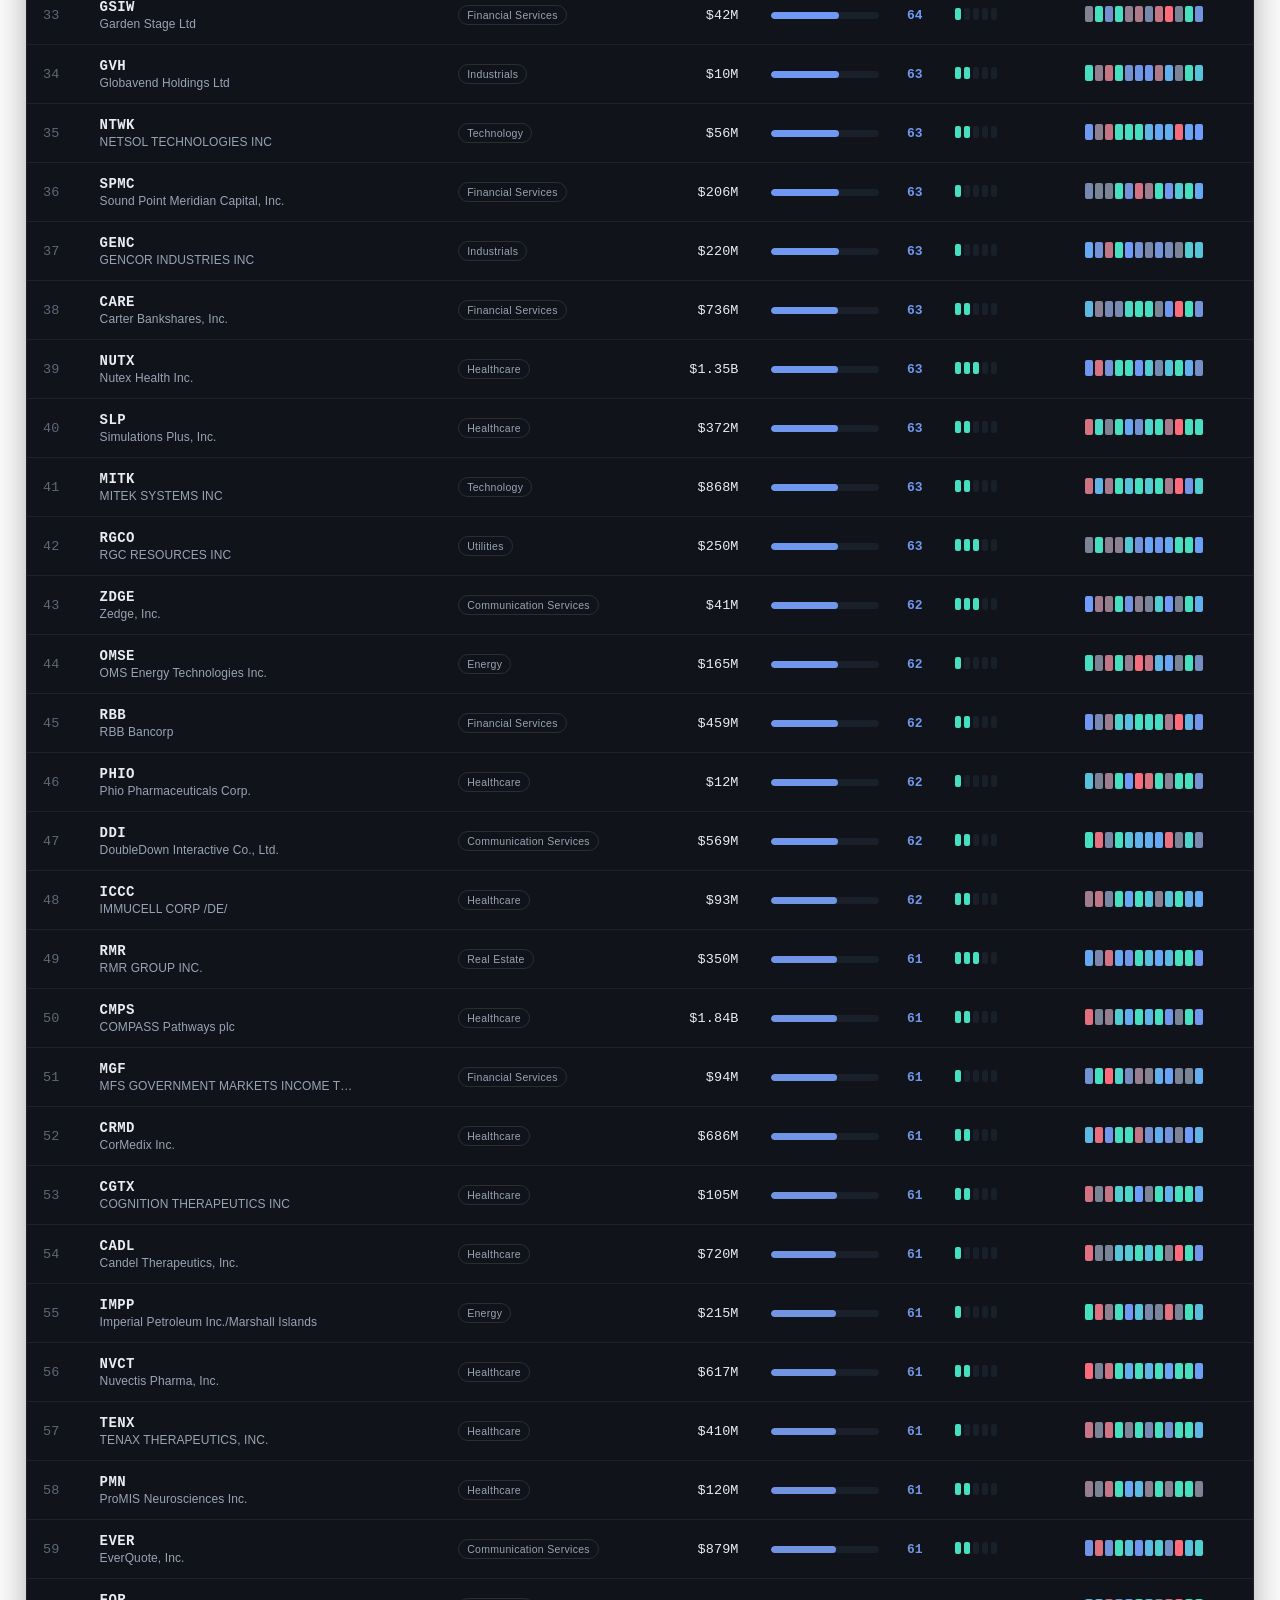
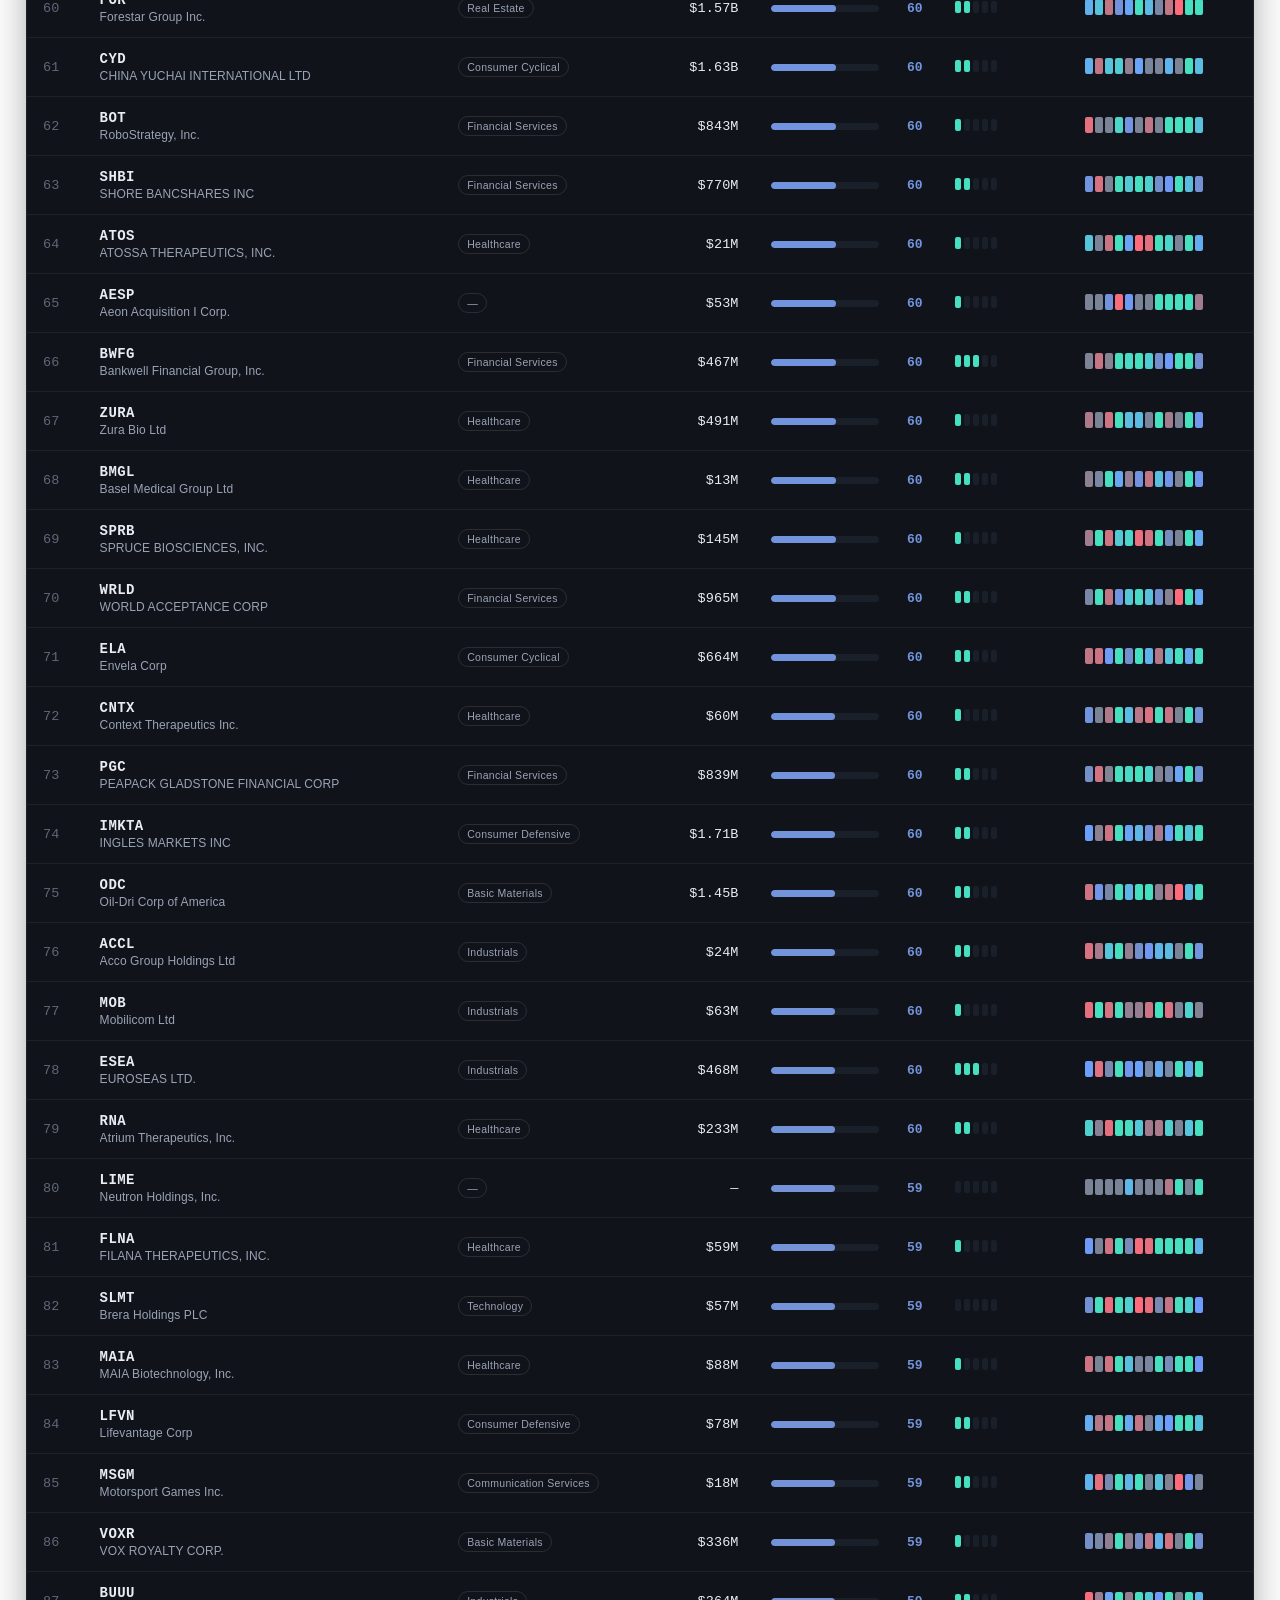
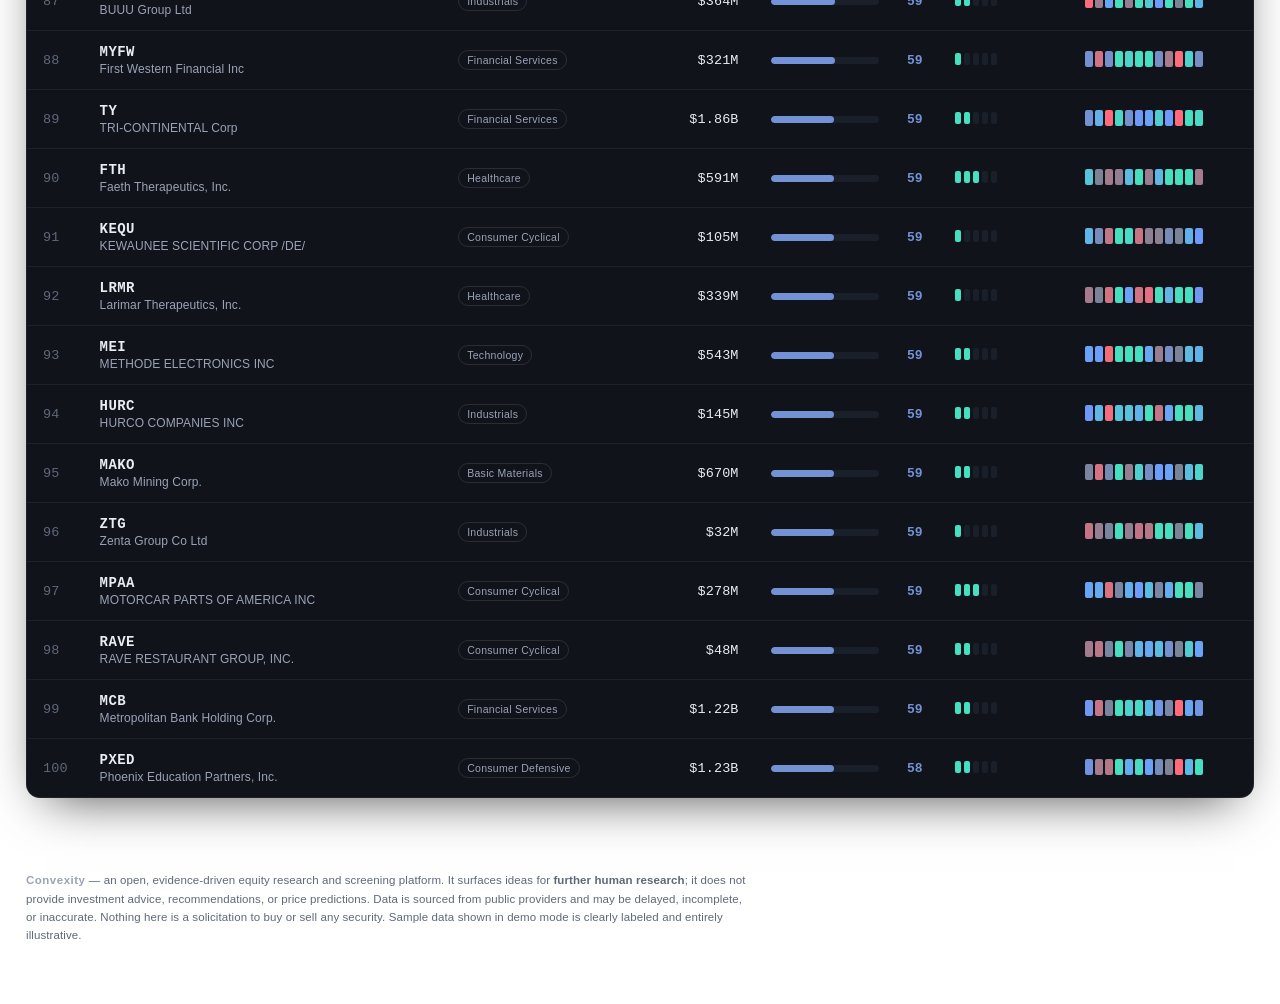
==== commit fe834572: "deploy: maxed default settings ($10M floor, top 25, full universe)" ====
--- a/index.html
+++ b/index.html
@@ -44,7 +44,7 @@
       <div class="row">
         <div class="field">
           <label>Min market cap <span class="val" id="minCapVal"></span></label>
-          <input type="range" id="minCap" min="10000000" max="1000000000" step="10000000" value="50000000" data-out="minCapVal" data-fmt="cap" />
+          <input type="range" id="minCap" min="10000000" max="1000000000" step="10000000" value="10000000" data-out="minCapVal" data-fmt="cap" />
         </div>
         <div class="field">
           <label>Max market cap <span class="val" id="maxCapVal"></span></label>
@@ -52,11 +52,11 @@
         </div>
         <div class="field">
           <label>Top N</label>
-          <input type="number" id="topN" min="3" max="25" value="5" />
+          <input type="number" id="topN" min="3" max="25" value="25" />
         </div>
         <div class="field">
-          <label>Universe limit <span class="val">(scan speed)</span></label>
-          <input type="number" id="uniLimit" min="10" max="2000" value="60" />
+          <label>Universe limit <span class="val">(empty = full universe)</span></label>
+          <input type="number" id="uniLimit" min="10" max="2000" placeholder="full universe" />
         </div>
         <div class="actions">
           <button class="btn ghost" id="loadSampleBtn">Load sample</button>
